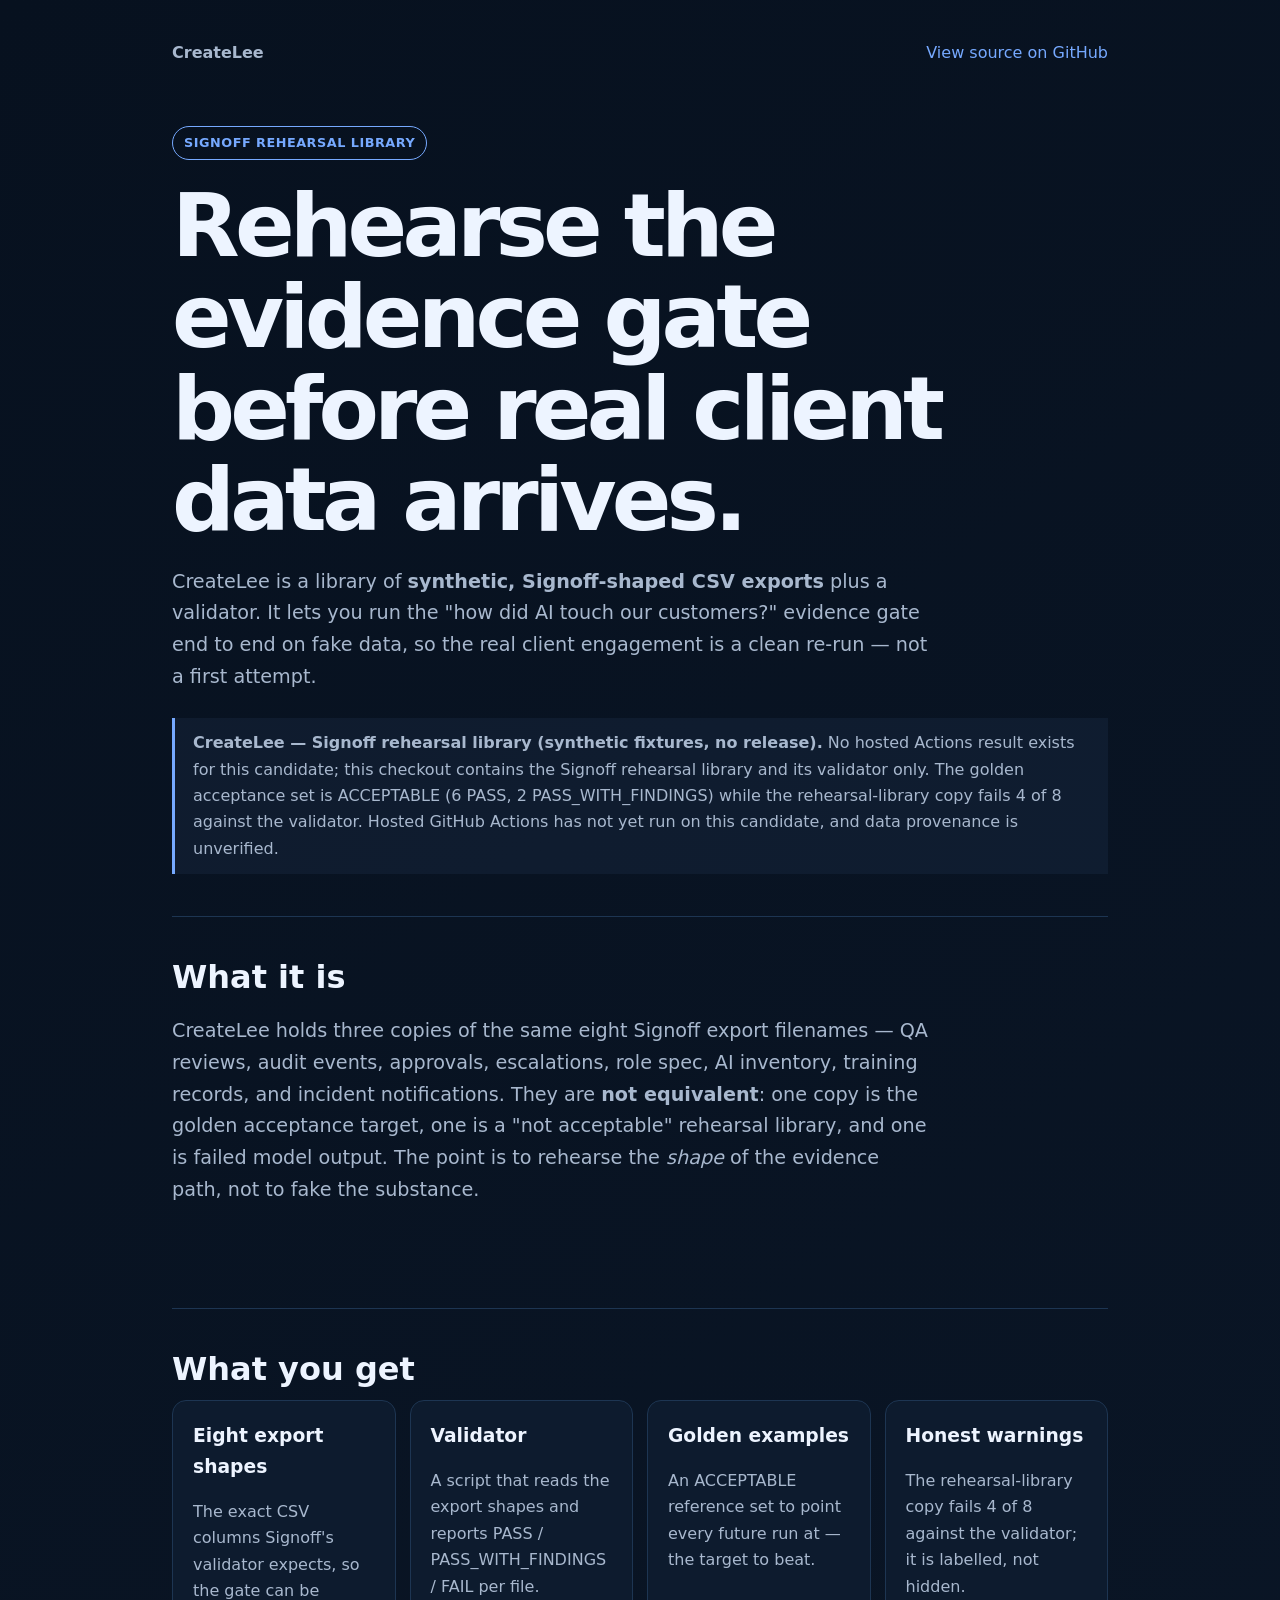
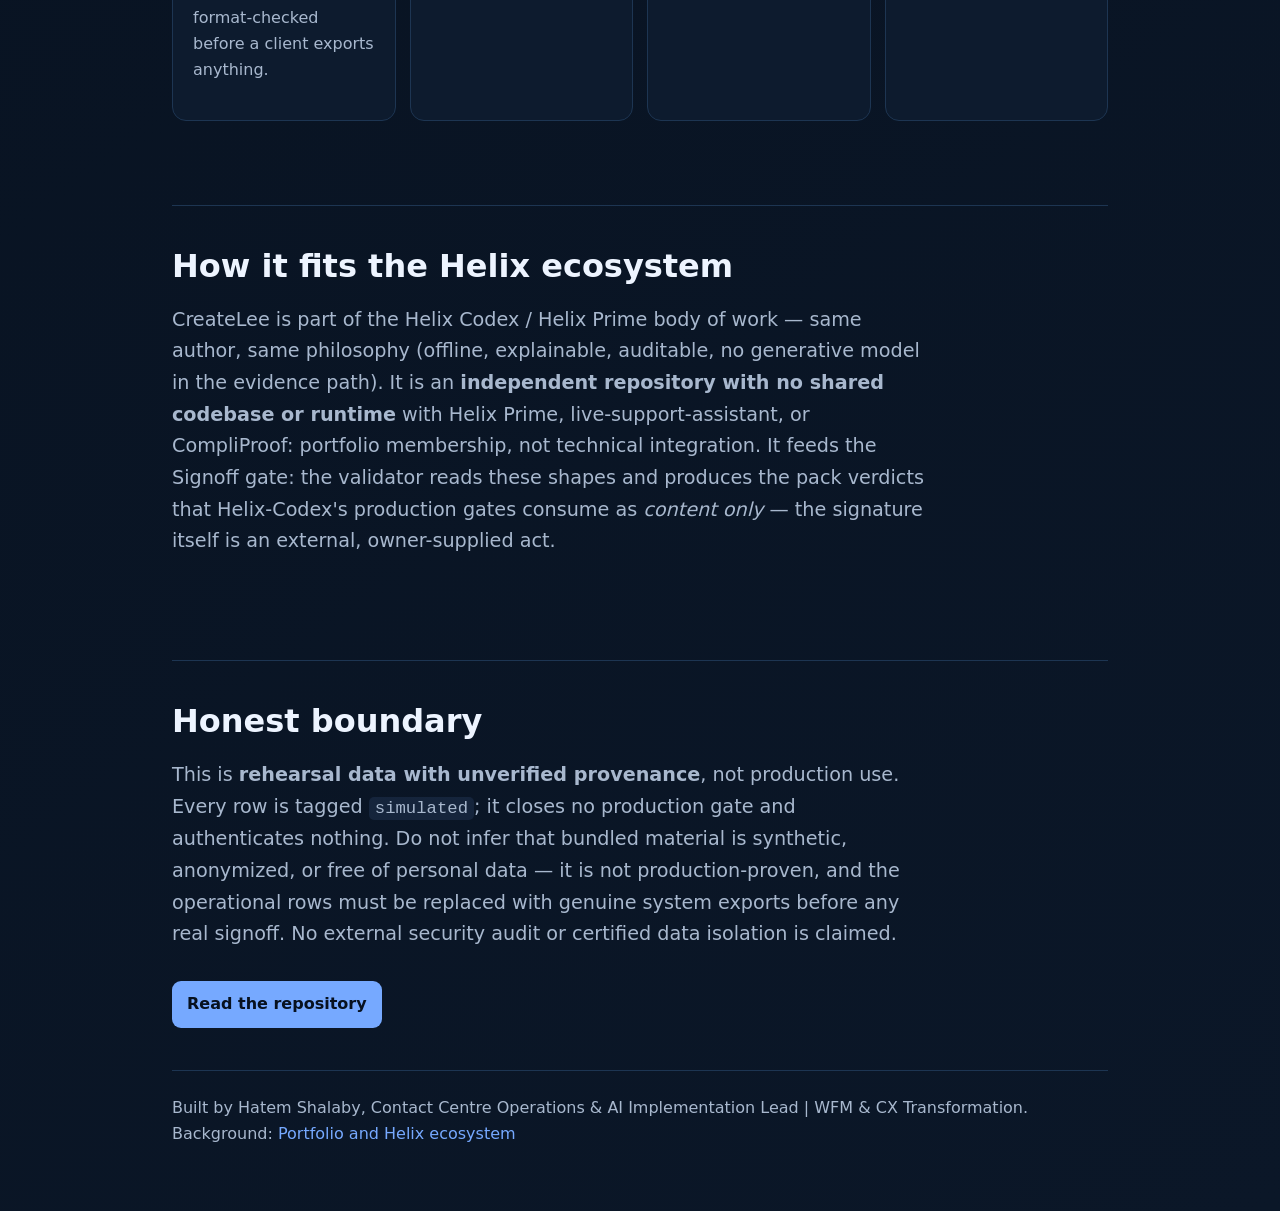
==== index.html @ d5030e81 "docs: humanize visitor docs + wire docs-sync engine - README: wrap GitHub shipment-status paragraph " ====
<!doctype html>
<html lang="en">
<head>
<meta charset="utf-8">
<meta name="viewport" content="width=device-width,initial-scale=1">
<meta name="description" content="CreateLee — a synthetic rehearsal library of Signoff-shaped CSV exports plus a validator, so you can rehearse the AI-evidence gate end to end before real client data arrives. Fixtures only; not production data.">
<title>CreateLee</title>
<style>
:root{--bg:#07111f;--panel:#0d1b2e;--text:#edf4ff;--muted:#a8b8ce;--accent:#76a9ff;--line:#1d3552}
*{box-sizing:border-box}body{margin:0;background:linear-gradient(145deg,#07111f,#0b1728);color:var(--text);font:16px/1.65 system-ui,-apple-system,Segoe UI,sans-serif}main{max-width:980px;margin:auto;padding:28px 22px 64px}nav{display:flex;justify-content:space-between;gap:20px;padding:12px 0 60px;color:var(--muted)}a{color:var(--accent);text-decoration:none}.tag{display:inline-block;border:1px solid var(--accent);border-radius:999px;padding:5px 11px;color:var(--accent);font-size:.8rem;font-weight:700;letter-spacing:.04em;text-transform:uppercase}h1{font-size:clamp(2.5rem,7vw,5.5rem);line-height:1.04;letter-spacing:-.055em;max-width:820px;margin:20px 0}h2{font-size:2rem;line-height:1.15;margin:0 0 12px}.lead{font-size:1.2rem;color:var(--muted);max-width:760px}.status{border-left:3px solid var(--accent);padding:12px 18px;margin:26px 0;color:var(--muted);background:rgba(118,169,255,.06)}section{border-top:1px solid var(--line);padding:42px 0;margin-top:42px}.grid{display:grid;grid-template-columns:repeat(auto-fit,minmax(220px,1fr));gap:14px}.card{background:var(--panel);border:1px solid var(--line);border-radius:14px;padding:20px}.card h3{margin:0 0 8px}.card p,.card li{color:var(--muted)}ul{padding-left:20px}footer{border-top:1px solid var(--line);padding-top:24px;color:var(--muted)}.cta{display:inline-block;background:var(--accent);color:#07111f;padding:10px 15px;border-radius:9px;font-weight:700;margin-top:12px}code{background:rgba(118,169,255,.1);padding:2px 6px;border-radius:5px;font-size:.9em}@media(max-width:600px){nav{padding-bottom:36px;flex-direction:column;gap:8px}}
</style>
</head>
<body><main>
<nav><strong>CreateLee</strong><a href="https://github.com/Hatemshalaby15071979/createlee">View source on GitHub</a></nav>
<header><span class="tag">Signoff rehearsal library</span><h1>Rehearse the evidence gate before real client data arrives.</h1><p class="lead">CreateLee is a library of <strong>synthetic, Signoff-shaped CSV exports</strong> plus a validator. It lets you run the "how did AI touch our customers?" evidence gate end to end on fake data, so the real client engagement is a clean re-run — not a first attempt.</p>
<!-- docs-sync:start -->
<p class="status"><strong>CreateLee — Signoff rehearsal library (synthetic fixtures, no release).</strong> No hosted Actions result exists for this candidate; this checkout contains the Signoff rehearsal library and its validator only. The golden acceptance set is ACCEPTABLE (6 PASS, 2 PASS_WITH_FINDINGS) while the rehearsal-library copy fails 4 of 8 against the validator. Hosted GitHub Actions has not yet run on this candidate, and data provenance is unverified.</p>
<!-- docs-sync:end --></header>

<section><h2>What it is</h2><p class="lead">CreateLee holds three copies of the same eight Signoff export filenames — QA reviews, audit events, approvals, escalations, role spec, AI inventory, training records, and incident notifications. They are <strong>not equivalent</strong>: one copy is the golden acceptance target, one is a "not acceptable" rehearsal library, and one is failed model output. The point is to rehearse the <em>shape</em> of the evidence path, not to fake the substance.</p></section>

<section><h2>What you get</h2><div class="grid"><article class="card"><h3>Eight export shapes</h3><p>The exact CSV columns Signoff's validator expects, so the gate can be format-checked before a client exports anything.</article></article><article class="card"><h3>Validator</h3><p>A script that reads the export shapes and reports PASS / PASS_WITH_FINDINGS / FAIL per file.</article></article><article class="card"><h3>Golden examples</h3><p>An ACCEPTABLE reference set to point every future run at — the target to beat.</article></article><article class="card"><h3>Honest warnings</h3><p>The rehearsal-library copy fails 4 of 8 against the validator; it is labelled, not hidden.</article></article></div></section>

<section><h2>How it fits the Helix ecosystem</h2><p class="lead">CreateLee is part of the Helix Codex / Helix Prime body of work — same author, same philosophy (offline, explainable, auditable, no generative model in the evidence path). It is an <strong>independent repository with no shared codebase or runtime</strong> with Helix Prime, live-support-assistant, or CompliProof: portfolio membership, not technical integration. It feeds the Signoff gate: the validator reads these shapes and produces the pack verdicts that Helix-Codex's production gates consume as <em>content only</em> — the signature itself is an external, owner-supplied act.</p></section>

<section><h2>Honest boundary</h2><p class="lead">This is <strong>rehearsal data with unverified provenance</strong>, not production use. Every row is tagged <code>simulated</code>; it closes no production gate and authenticates nothing. Do not infer that bundled material is synthetic, anonymized, or free of personal data — it is not production-proven, and the operational rows must be replaced with genuine system exports before any real signoff. No external security audit or certified data isolation is claimed.</p><a class="cta" href="https://github.com/Hatemshalaby15071979/createlee">Read the repository</a></section>

<footer>Built by Hatem Shalaby, Contact Centre Operations & AI Implementation Lead | WFM & CX Transformation. Background: <a href="https://github.com/Hatemshalaby15071979">Portfolio and Helix ecosystem</a></footer>
</main></body></html>
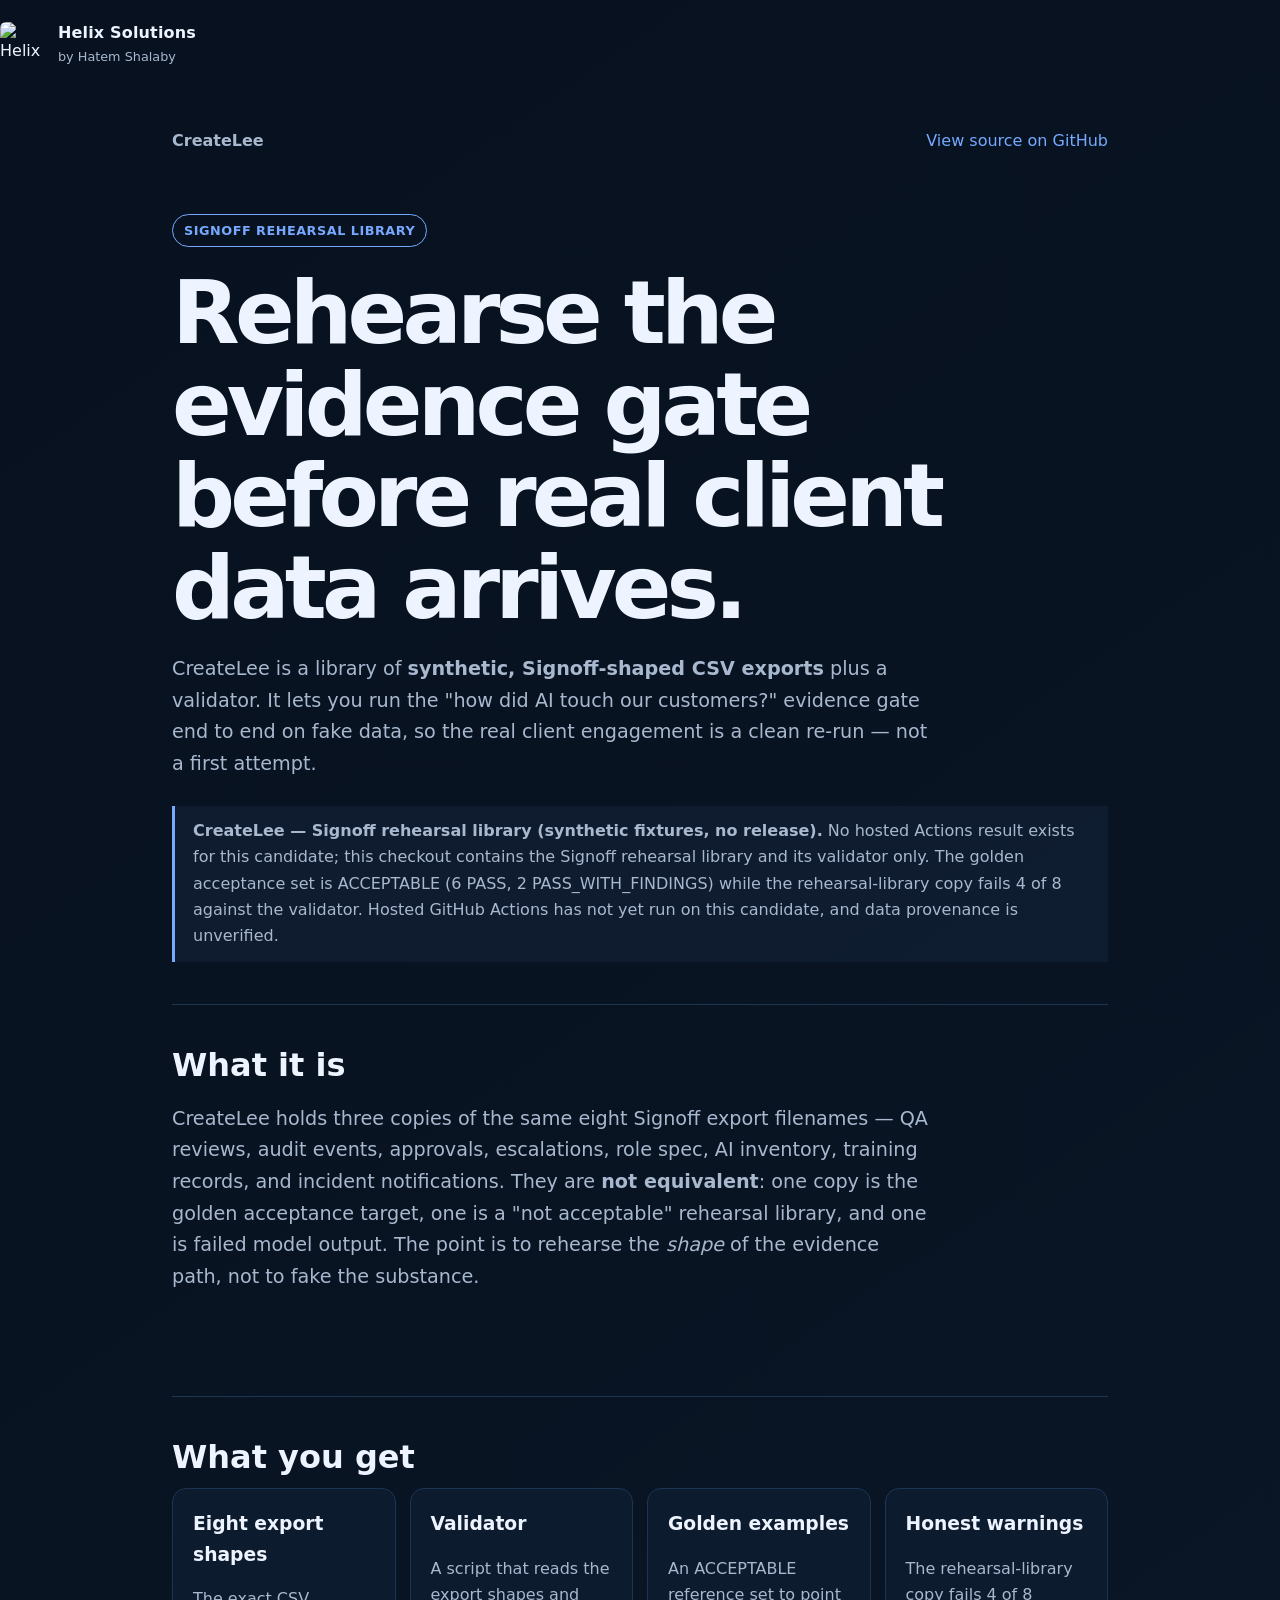
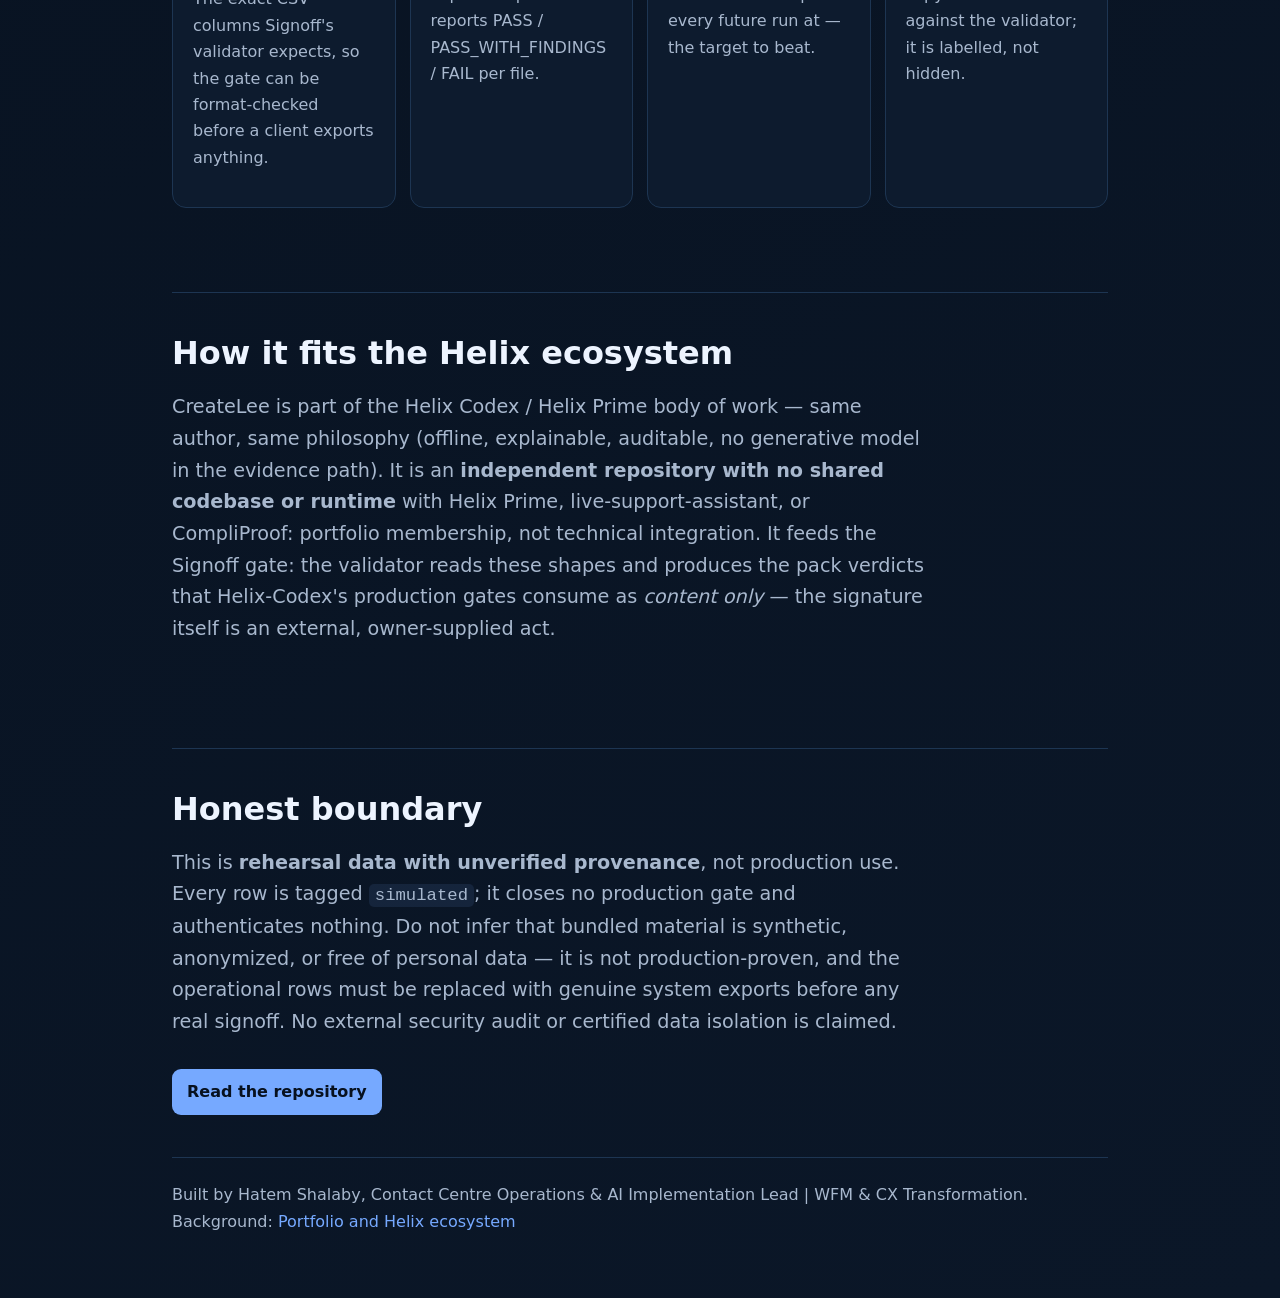
==== commit 4f7e2af2: "governance: unified AGENTS/CONSTITUTION/GOVERNANCE + house-style README/index (2026-11-26 pass)" ====
--- a/index.html
+++ b/index.html
@@ -6,11 +6,20 @@
 <meta name="description" content="CreateLee — a synthetic rehearsal library of Signoff-shaped CSV exports plus a validator, so you can rehearse the AI-evidence gate end to end before real client data arrives. Fixtures only; not production data.">
 <title>CreateLee</title>
 <style>
-:root{--bg:#07111f;--panel:#0d1b2e;--text:#edf4ff;--muted:#a8b8ce;--accent:#76a9ff;--line:#1d3552}
-*{box-sizing:border-box}body{margin:0;background:linear-gradient(145deg,#07111f,#0b1728);color:var(--text);font:16px/1.65 system-ui,-apple-system,Segoe UI,sans-serif}main{max-width:980px;margin:auto;padding:28px 22px 64px}nav{display:flex;justify-content:space-between;gap:20px;padding:12px 0 60px;color:var(--muted)}a{color:var(--accent);text-decoration:none}.tag{display:inline-block;border:1px solid var(--accent);border-radius:999px;padding:5px 11px;color:var(--accent);font-size:.8rem;font-weight:700;letter-spacing:.04em;text-transform:uppercase}h1{font-size:clamp(2.5rem,7vw,5.5rem);line-height:1.04;letter-spacing:-.055em;max-width:820px;margin:20px 0}h2{font-size:2rem;line-height:1.15;margin:0 0 12px}.lead{font-size:1.2rem;color:var(--muted);max-width:760px}.status{border-left:3px solid var(--accent);padding:12px 18px;margin:26px 0;color:var(--muted);background:rgba(118,169,255,.06)}section{border-top:1px solid var(--line);padding:42px 0;margin-top:42px}.grid{display:grid;grid-template-columns:repeat(auto-fit,minmax(220px,1fr));gap:14px}.card{background:var(--panel);border:1px solid var(--line);border-radius:14px;padding:20px}.card h3{margin:0 0 8px}.card p,.card li{color:var(--muted)}ul{padding-left:20px}footer{border-top:1px solid var(--line);padding-top:24px;color:var(--muted)}.cta{display:inline-block;background:var(--accent);color:#07111f;padding:10px 15px;border-radius:9px;font-weight:700;margin-top:12px}code{background:rgba(118,169,255,.1);padding:2px 6px;border-radius:5px;font-size:.9em}@media(max-width:600px){nav{padding-bottom:36px;flex-direction:column;gap:8px}}
+:root{--bg:#07111f;--bg-2:#0b1728;--panel:#0d1b2e;--text:#edf4ff;--muted:#a8b8ce;--accent:#76a9ff;--line:#1d3552}
+*{box-sizing:border-box}.hs-brand{display:flex;align-items:center;gap:14px;padding:20px 0}.hs-brand img{border-radius:6px}.hs-brand-text strong{display:block;font-size:1rem;letter-spacing:.01em}.hs-brand-text span{display:block;font-size:.8rem;color:var(--muted)}body{margin:0;background:linear-gradient(145deg,var(--bg),var(--bg-2));color:var(--text);font:16px/1.65 system-ui,-apple-system,Segoe UI,sans-serif}main{max-width:980px;margin:auto;padding:28px 22px 64px}nav{display:flex;justify-content:space-between;gap:20px;padding:12px 0 60px;color:var(--muted)}a{color:var(--accent);text-decoration:none}.tag{display:inline-block;border:1px solid var(--accent);border-radius:999px;padding:5px 11px;color:var(--accent);font-size:.8rem;font-weight:700;letter-spacing:.04em;text-transform:uppercase}h1{font-size:clamp(2.5rem,7vw,5.5rem);line-height:1.04;letter-spacing:-.055em;max-width:820px;margin:20px 0}h2{font-size:2rem;line-height:1.15;margin:0 0 12px}.lead{font-size:1.2rem;color:var(--muted);max-width:760px}.status{border-left:3px solid var(--accent);padding:12px 18px;margin:26px 0;color:var(--muted);background:rgba(118,169,255,.06)}section{border-top:1px solid var(--line);padding:42px 0;margin-top:42px}.grid{display:grid;grid-template-columns:repeat(auto-fit,minmax(220px,1fr));gap:14px}.card{background:var(--panel);border:1px solid var(--line);border-radius:14px;padding:20px}.card h3{margin:0 0 8px}.card p,.card li{color:var(--muted)}ul{padding-left:20px}footer{border-top:1px solid var(--line);padding-top:24px;color:var(--muted)}.cta{display:inline-block;background:var(--accent);color:#07111f;padding:10px 15px;border-radius:9px;font-weight:700;margin-top:12px}code{background:rgba(118,169,255,.1);padding:2px 6px;border-radius:5px;font-size:.9em}@media(max-width:600px){nav{padding-bottom:36px;flex-direction:column;gap:8px}}
 </style>
 </head>
-<body><main>
+<body>
+<div class="hs-brand">
+  <img src="https://raw.githubusercontent.com/Hatemshalaby15071979/Helix-Solutions/main/assets/helix-solutions-logo.png"
+       alt="Helix Solutions" width="44" height="44">
+  <div class="hs-brand-text">
+    <strong>Helix Solutions</strong>
+    <span>by Hatem Shalaby</span>
+  </div>
+</div>
+<main>
 <nav><strong>CreateLee</strong><a href="https://github.com/Hatemshalaby15071979/createlee">View source on GitHub</a></nav>
 <header><span class="tag">Signoff rehearsal library</span><h1>Rehearse the evidence gate before real client data arrives.</h1><p class="lead">CreateLee is a library of <strong>synthetic, Signoff-shaped CSV exports</strong> plus a validator. It lets you run the "how did AI touch our customers?" evidence gate end to end on fake data, so the real client engagement is a clean re-run — not a first attempt.</p>
 <!-- docs-sync:start -->
